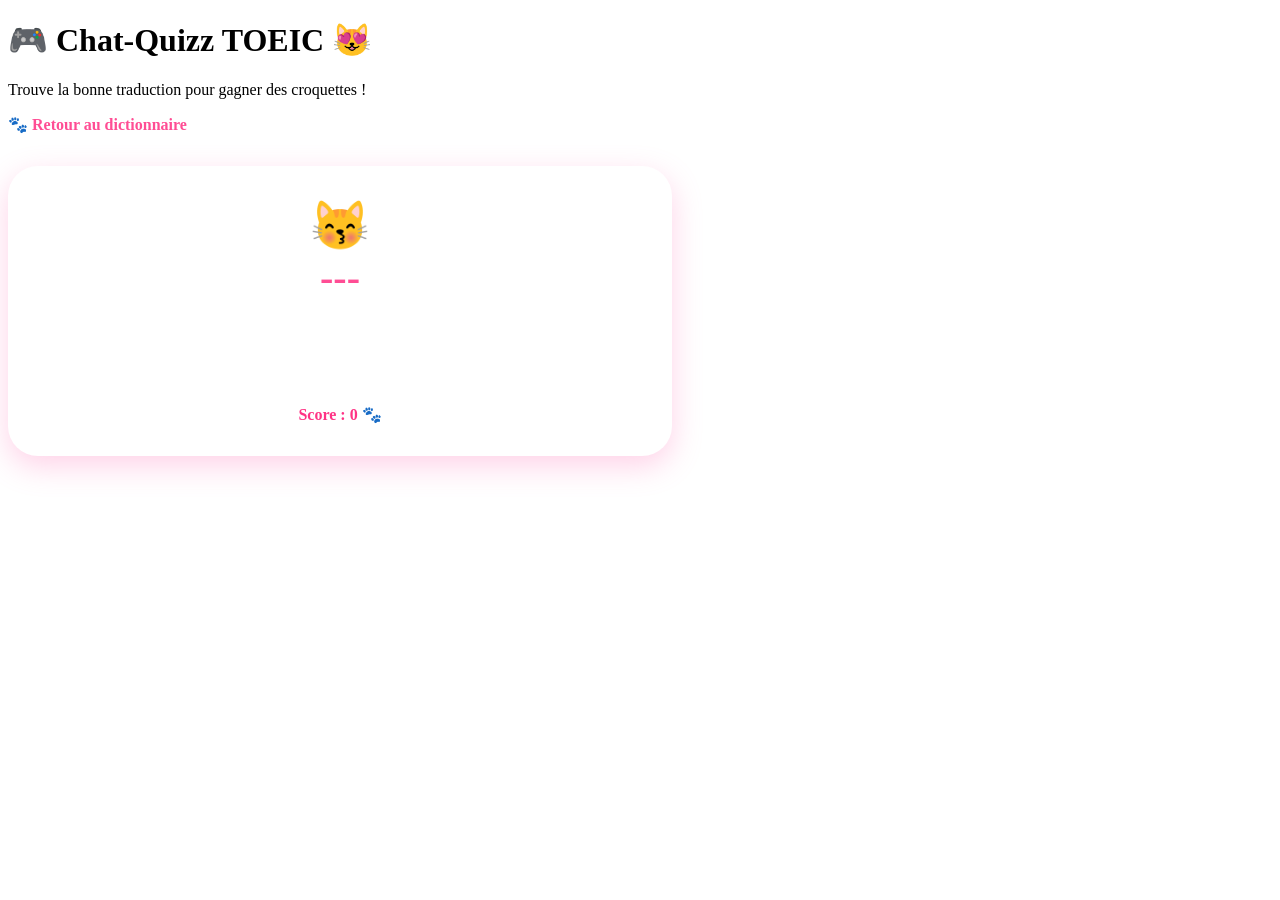
==== pages/quiz.html @ 24d507b1 "T" ====
<!DOCTYPE html>
<html lang="fr">
<head>
    <meta charset="UTF-8">
    <meta name="viewport" content="width=device-width, initial-scale=1.0">
    <title>Chat-quizz TOEIC 🐾</title>
    <link rel="stylesheet" href="css/styles.css">
    <link href="https://fonts.googleapis.com/css2?family=Nunito:wght@400;700;900&display=swap" rel="stylesheet">
    <style>
        /* Styles spécifiques au quiz */
        .quiz-container {
            background: white;
            padding: 2rem;
            border-radius: 30px;
            box-shadow: 0 10px 30px rgba(255, 105, 180, 0.3);
            max-width: 600px;
            width: 90%;
            text-align: center;
            margin-top: 2rem;
        }
        .question-word {
            font-size: 2.5rem;
            color: #ff4d94;
            font-weight: 900;
            margin-bottom: 1.5rem;
        }
        .options-grid {
            display: grid;
            gap: 1rem;
            margin-top: 1.5rem;
        }
        .option-btn {
            background: #fff0f5;
            border: 2px solid #ffb3d9;
            padding: 1rem;
            border-radius: 15px;
            font-family: 'Nunito', sans-serif;
            font-size: 1.1rem;
            cursor: pointer;
            transition: all 0.2s;
        }
        .option-btn:hover {
            background: #ffb3d9;
            transform: scale(1.02);
        }
        .score-board {
            margin-top: 2rem;
            font-weight: bold;
            color: #ff3385;
        }
        .feedback {
            height: 2rem;
            margin-top: 1rem;
            font-weight: bold;
        }
    </style>
</head>
<body>
    <header>
        <h1>🎮 Chat-Quizz TOEIC 😻</h1>
        <p>Trouve la bonne traduction pour gagner des croquettes !</p>
        <a href="index.html" style="text-decoration: none; color: #ff4d94; font-weight: bold;">🐾 Retour au dictionnaire</a>
    </header>

    <main>
        <div class="quiz-container">
            <div id="quiz-content">
                <div class="cat-icon" style="position: relative; top: 0; right: 0; font-size: 3rem;">😽</div>
                <div class="question-word" id="target-word">---</div>
                <div class="options-grid" id="options-container">
                    </div>
                <div id="feedback" class="feedback"></div>
                <div class="score-board">Score : <span id="score">0</span> 🐾</div>
            </div>
        </div>
    </main>

    <script src="js/quiz.js"></script>
</body>
</html>
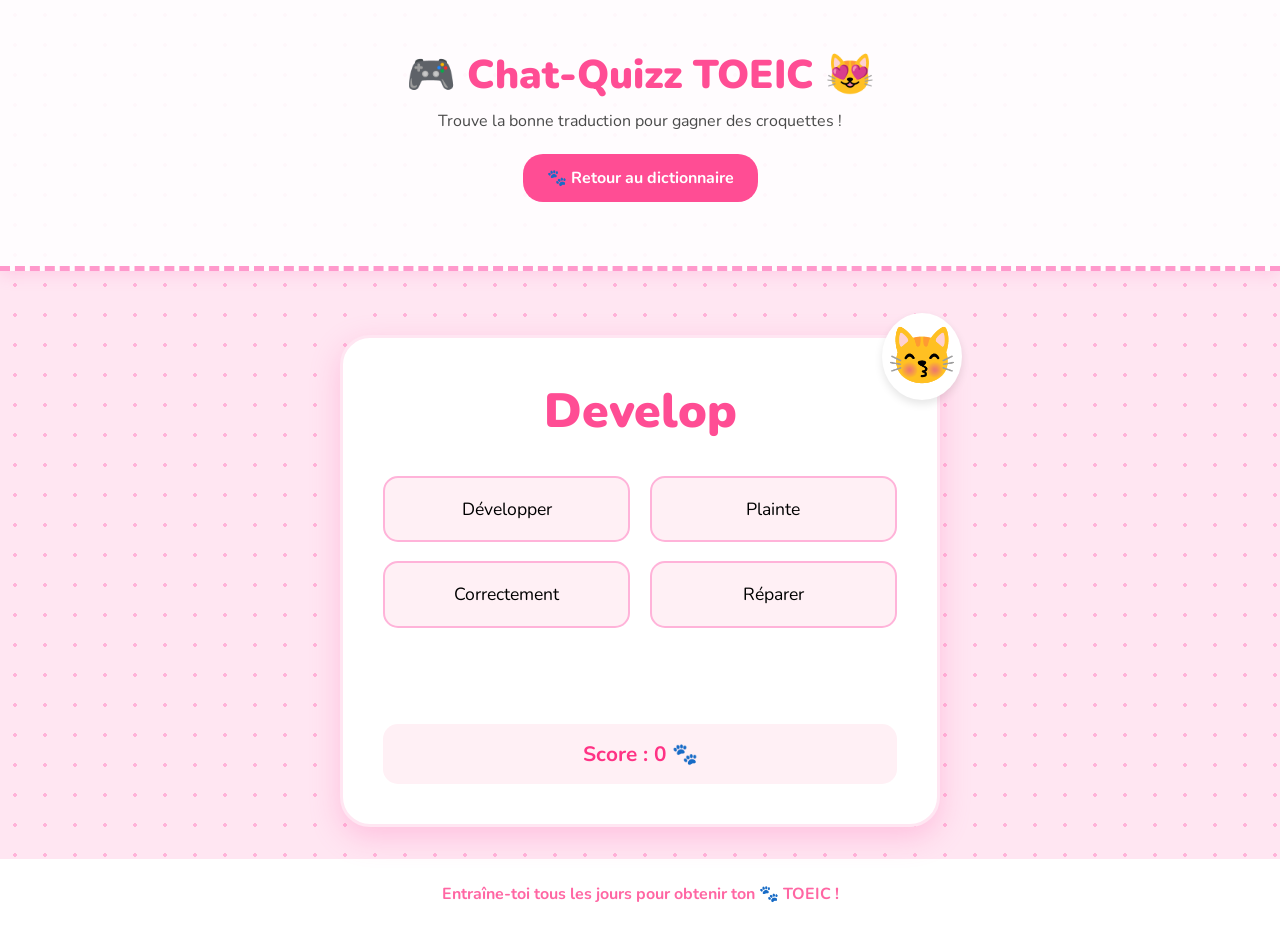
==== commit 90f44a24: "T" ====
--- a/pages/quiz.html
+++ b/pages/quiz.html
@@ -3,69 +3,23 @@
 <head>
     <meta charset="UTF-8">
     <meta name="viewport" content="width=device-width, initial-scale=1.0">
-    <title>Chat-quizz TOEIC 🐾</title>
-    <link rel="stylesheet" href="css/styles.css">
+    <title>Chat-quizz TOEIC 🎮 🐾</title>
+    
+    <link rel="stylesheet" href="../css/styles.css">
+    
     <link href="https://fonts.googleapis.com/css2?family=Nunito:wght@400;700;900&display=swap" rel="stylesheet">
-    <style>
-        /* Styles spécifiques au quiz */
-        .quiz-container {
-            background: white;
-            padding: 2rem;
-            border-radius: 30px;
-            box-shadow: 0 10px 30px rgba(255, 105, 180, 0.3);
-            max-width: 600px;
-            width: 90%;
-            text-align: center;
-            margin-top: 2rem;
-        }
-        .question-word {
-            font-size: 2.5rem;
-            color: #ff4d94;
-            font-weight: 900;
-            margin-bottom: 1.5rem;
-        }
-        .options-grid {
-            display: grid;
-            gap: 1rem;
-            margin-top: 1.5rem;
-        }
-        .option-btn {
-            background: #fff0f5;
-            border: 2px solid #ffb3d9;
-            padding: 1rem;
-            border-radius: 15px;
-            font-family: 'Nunito', sans-serif;
-            font-size: 1.1rem;
-            cursor: pointer;
-            transition: all 0.2s;
-        }
-        .option-btn:hover {
-            background: #ffb3d9;
-            transform: scale(1.02);
-        }
-        .score-board {
-            margin-top: 2rem;
-            font-weight: bold;
-            color: #ff3385;
-        }
-        .feedback {
-            height: 2rem;
-            margin-top: 1rem;
-            font-weight: bold;
-        }
-    </style>
 </head>
 <body>
     <header>
         <h1>🎮 Chat-Quizz TOEIC 😻</h1>
         <p>Trouve la bonne traduction pour gagner des croquettes !</p>
-        <a href="index.html" style="text-decoration: none; color: #ff4d94; font-weight: bold;">🐾 Retour au dictionnaire</a>
+        <br>
+        <a href="../index.html" class="quiz-link">🐾 Retour au dictionnaire</a>
     </header>
 
     <main>
         <div class="quiz-container">
-            <div id="quiz-content">
-                <div class="cat-icon" style="position: relative; top: 0; right: 0; font-size: 3rem;">😽</div>
+            <div class="cat-icon">😽</div> <div id="quiz-content">
                 <div class="question-word" id="target-word">---</div>
                 <div class="options-grid" id="options-container">
                     </div>
@@ -75,6 +29,10 @@
         </div>
     </main>
 
-    <script src="js/quiz.js"></script>
+    <footer>
+        <p>Entraîne-toi tous les jours pour obtenir ton 🐾 TOEIC !</p>
+    </footer>
+
+    <script src="../js/quiz.js"></script>
 </body>
 </html>
--- a/css/styles.css
+++ b/css/styles.css
@@ -0,0 +1,261 @@
+/* --- STYLE GLOBAL (DÉJÀ EXISTANT) --- */
+* {
+    box-sizing: border-box;
+    margin: 0;
+    padding: 0;
+}
+
+body {
+    font-family: 'Nunito', sans-serif;
+    background-color: #ffe6f2;
+    background-image: radial-gradient(#ffb3d9 2px, transparent 2px);
+    background-size: 30px 30px;
+    color: #4a4a4a;
+    display: flex;
+    flex-direction: column;
+    align-items: center;
+    min-height: 100vh;
+}
+
+header {
+    text-align: center;
+    padding: 3rem 1rem;
+    background: rgba(255, 255, 255, 0.9);
+    width: 100%;
+    box-shadow: 0 4px 15px rgba(255, 105, 180, 0.2);
+    border-bottom: 5px dashed #ff99cc;
+    margin-bottom: 2rem;
+}
+
+h1 {
+    color: #ff4d94;
+    font-size: 2.5rem;
+    margin-bottom: 0.5rem;
+    font-weight: 900;
+}
+
+input {
+    margin-top: 1.5rem;
+    padding: 0.8rem 1.5rem;
+    width: 90%;
+    max-width: 400px;
+    border: 2px solid #ffb3d9;
+    border-radius: 25px;
+    font-size: 1rem;
+    font-family: 'Nunito', sans-serif;
+    outline: none;
+    transition: all 0.3s ease;
+}
+
+input:focus {
+    border-color: #ff4d94;
+    box-shadow: 0 0 10px rgba(255, 77, 148, 0.3);
+}
+
+main {
+    width: 100%;
+    display: flex;
+    flex-direction: column;
+    align-items: center;
+}
+
+section {
+    width: 100%;
+    display: flex;
+    flex-direction: column;
+    align-items: center;
+    margin-bottom: 3rem;
+}
+
+h2 {
+    color: #ff3385;
+    font-size: 2rem;
+    margin-bottom: 1.5rem;
+    text-align: center;
+    background: rgba(255, 255, 255, 0.8);
+    padding: 0.5rem 1.5rem;
+    border-radius: 20px;
+    box-shadow: 0 4px 10px rgba(255, 105, 180, 0.2);
+}
+
+.grid {
+    display: grid;
+    grid-template-columns: repeat(auto-fill, minmax(250px, 1fr));
+    gap: 1.5rem;
+    width: 90%;
+    max-width: 1200px;
+}
+
+.card {
+    background: white;
+    border-radius: 20px;
+    padding: 1.5rem;
+    box-shadow: 0 10px 20px rgba(255, 182, 193, 0.3);
+    position: relative;
+    transition: transform 0.2s ease, box-shadow 0.2s ease;
+    border: 2px solid #ffe6f2;
+    text-align: left;
+}
+
+.card:hover {
+    transform: translateY(-5px);
+    box-shadow: 0 15px 25px rgba(255, 105, 180, 0.4);
+    border-color: #ff99cc;
+}
+
+.cat-icon {
+    position: absolute;
+    top: -15px;
+    right: -15px;
+    font-size: 2rem;
+    background: white;
+    border-radius: 50%;
+    padding: 5px;
+    box-shadow: 0 4px 8px rgba(0,0,0,0.1);
+}
+
+.word {
+    font-size: 1.4rem;
+    color: #ff3385;
+    font-weight: 700;
+    margin-bottom: 0.5rem;
+}
+
+.def {
+    font-size: 1rem;
+    font-style: italic;
+    color: #666;
+    margin-bottom: 1rem;
+}
+
+.example {
+    font-size: 0.95rem;
+    background: #fff0f5;
+    padding: 0.8rem;
+    border-radius: 10px;
+    border-left: 4px solid #ff66a3;
+}
+
+footer {
+    margin-top: auto;
+    padding: 1.5rem;
+    text-align: center;
+    background: white;
+    width: 100%;
+    color: #ff66a3;
+    font-weight: bold;
+}
+
+/* --- LIEN VERS LE QUIZ SUR INDEX.HTML --- */
+.quiz-link {
+    display: inline-block;
+    margin-bottom: 1rem;
+    padding: 0.8rem 1.5rem;
+    background: #ff4d94;
+    color: white;
+    text-decoration: none;
+    border-radius: 20px;
+    font-weight: bold;
+    transition: transform 0.2s;
+}
+.quiz-link:hover {
+    transform: scale(1.1);
+    background: #ff1a75;
+}
+
+/* --- STYLE SPÉCIFIQUE AU QUIZ --- */
+.quiz-container {
+    background: white;
+    padding: 2.5rem;
+    border-radius: 30px;
+    box-shadow: 0 10px 30px rgba(255, 105, 180, 0.3);
+    max-width: 600px;
+    width: 90%;
+    text-align: center;
+    margin: 2rem 0; /* Ajout d'une marge haut/bas */
+    position: relative; /* Pour positionner l'icône chat */
+    border: 3px solid #ffe6f2;
+}
+
+.quiz-container .cat-icon {
+    font-size: 3.5rem; /* Plus gros pour le quiz */
+    top: -25px;
+    right: -25px;
+}
+
+.question-word {
+    font-size: 3rem; /* Très gros mot à traduire */
+    color: #ff4d94;
+    font-weight: 900;
+    margin-bottom: 2rem;
+}
+
+.options-grid {
+    display: grid;
+    grid-template-columns: 1fr 1fr; /* 2 colonnes pour les réponses */
+    gap: 1.2rem;
+    margin-top: 1.5rem;
+}
+
+.option-btn {
+    background: #fff0f5;
+    border: 2px solid #ffb3d9;
+    padding: 1.2rem;
+    border-radius: 15px;
+    font-family: 'Nunito', sans-serif;
+    font-size: 1.1rem;
+    cursor: pointer;
+    transition: all 0.2s;
+    width: 100%; /* S'adapte à sa cellule de grille */
+}
+
+.option-btn:hover {
+    background: #ffb3d9;
+    color: white;
+    transform: scale(1.05);
+}
+
+.score-board {
+    margin-top: 2.5rem;
+    font-weight: bold;
+    color: #ff3385;
+    font-size: 1.3rem;
+    background: #fff0f5;
+    padding: 1rem;
+    border-radius: 15px;
+}
+
+.feedback {
+    height: 2.5rem;
+    margin-top: 1rem;
+    font-weight: bold;
+    font-size: 1.2rem;
+}
+
+/* --- RESPONSIVE MOBILE --- */
+@media (max-width: 600px) {
+    header {
+        padding: 2rem 1rem;
+    }
+    h1 {
+        font-size: 2rem;
+    }
+    h2 {
+        font-size: 1.5rem;
+    }
+    .grid {
+        grid-template-columns: 1fr;
+        gap: 2rem;
+    }
+    .card {
+        padding: 1.2rem;
+    }
+    
+    /* Adaptations spécifiques au quiz pour mobile */
+    .question-word {
+        font-size: 2.2rem;
+    }
+    .options-grid {
+        grid-template-columns: 1fr; /* 1 seule colonne sur mobile */
+    }
+}
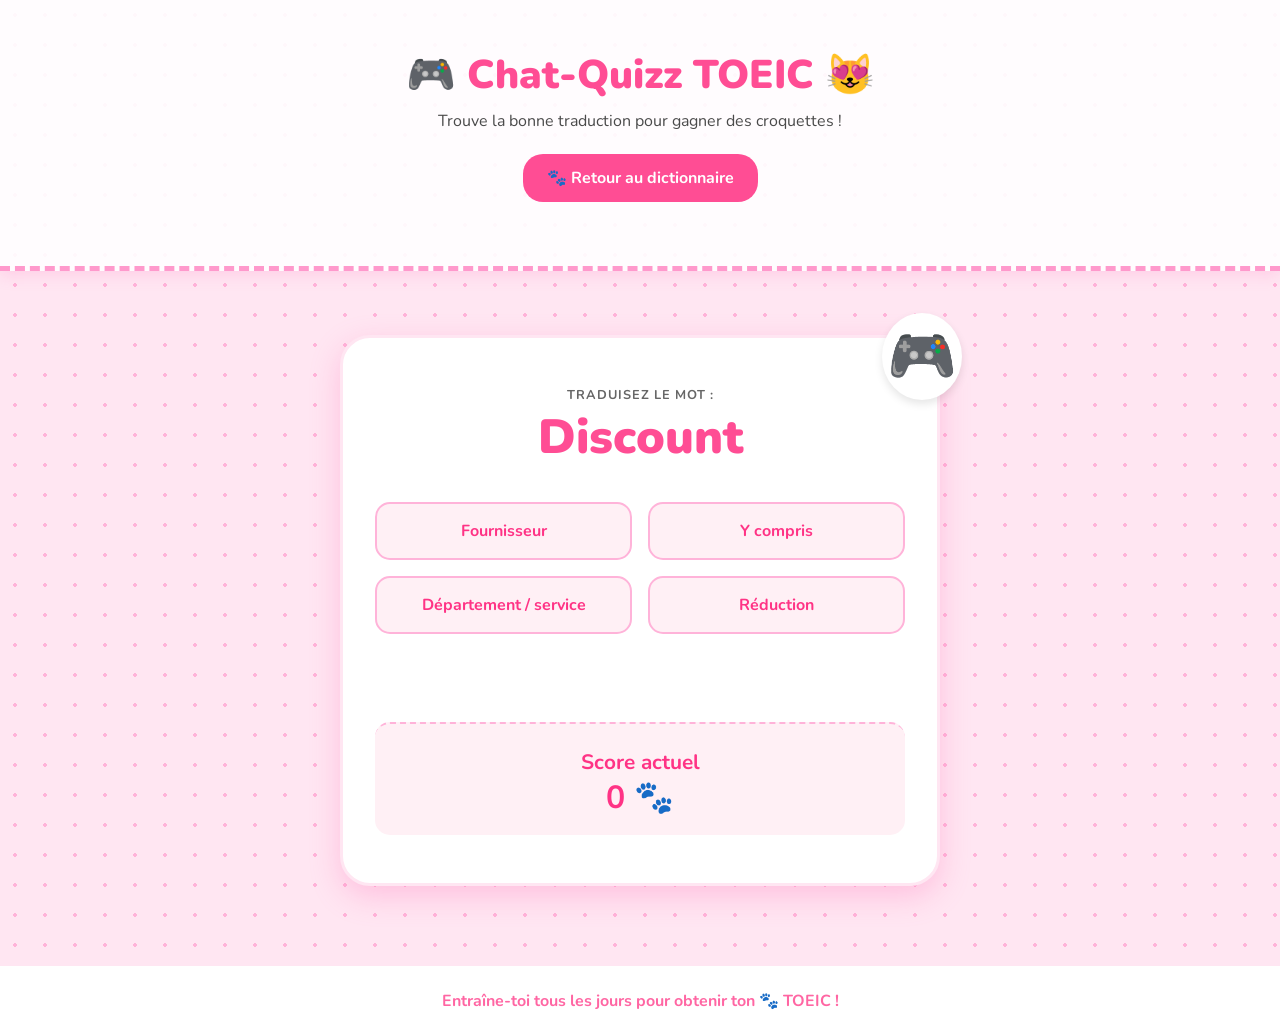
==== commit 4d5ea196: "T" ====
--- a/pages/quiz.html
+++ b/pages/quiz.html
@@ -18,16 +18,31 @@
     </header>
 
     <main>
-        <div class="quiz-container">
-            <div class="cat-icon">😽</div> <div id="quiz-content">
-                <div class="question-word" id="target-word">---</div>
-                <div class="options-grid" id="options-container">
+    <section class="quiz-section">
+        <div class="grid" style="display: flex; justify-content: center;">
+            
+            <div class="card quiz-container" style="max-width: 600px; width: 100%; margin-top: 2rem;">
+                <div class="cat-icon" id="quiz-cat">🎮</div>
+                
+                <div id="quiz-content">
+                    <p style="text-transform: uppercase; letter-spacing: 1px; color: #666; font-weight: bold; font-size: 0.8rem;">Traduisez le mot :</p>
+                    <div class="question-word" id="target-word">Requirement</div>
+                    
+                    <div class="options-grid" id="options-container">
+                        </div>
+                    
+                    <div id="feedback" class="feedback"></div>
+                    
+                    <div class="score-board">
+                        <span>Score actuel</span>
+                        <div style="font-size: 2rem;" id="score">0 🐾</div>
                     </div>
-                <div id="feedback" class="feedback"></div>
-                <div class="score-board">Score : <span id="score">0</span> 🐾</div>
+                </div>
             </div>
+            
         </div>
-    </main>
+    </section>
+</main>
 
     <footer>
         <p>Entraîne-toi tous les jours pour obtenir ton 🐾 TOEIC !</p>
--- a/css/styles.css
+++ b/css/styles.css
@@ -258,4 +258,55 @@
     .options-grid {
         grid-template-columns: 1fr; /* 1 seule colonne sur mobile */
     }
+}
+
+/* Ajoute ça à la fin de styles.css */
+
+.quiz-container {
+    padding: 3rem 2rem !important; /* On force un peu d'espace interne */
+    text-align: center;
+}
+
+.options-grid {
+    display: grid;
+    grid-template-columns: 1fr 1fr; /* 2 colonnes sur PC */
+    gap: 1rem;
+    margin: 2rem 0;
+}
+
+.option-btn {
+    background: #fff0f5;
+    border: 2px solid #ffb3d9;
+    padding: 1rem;
+    border-radius: 15px;
+    font-family: 'Nunito', sans-serif;
+    font-size: 1rem;
+    font-weight: 700;
+    color: #ff3385;
+    cursor: pointer;
+    transition: all 0.2s ease;
+}
+
+.option-btn:hover {
+    background: #ff4d94;
+    color: white;
+    transform: translateY(-3px);
+    box-shadow: 0 5px 15px rgba(255, 77, 148, 0.3);
+}
+
+.score-board {
+    border-top: 2px dashed #ffb3d9;
+    padding-top: 1.5rem;
+    margin-top: 1rem;
+}
+
+/* RESPONSIVE : 1 seule colonne de boutons sur mobile */
+@media (max-width: 500px) {
+    .options-grid {
+        grid-template-columns: 1fr;
+    }
+    
+    .question-word {
+        font-size: 2rem;
+    }
 }
